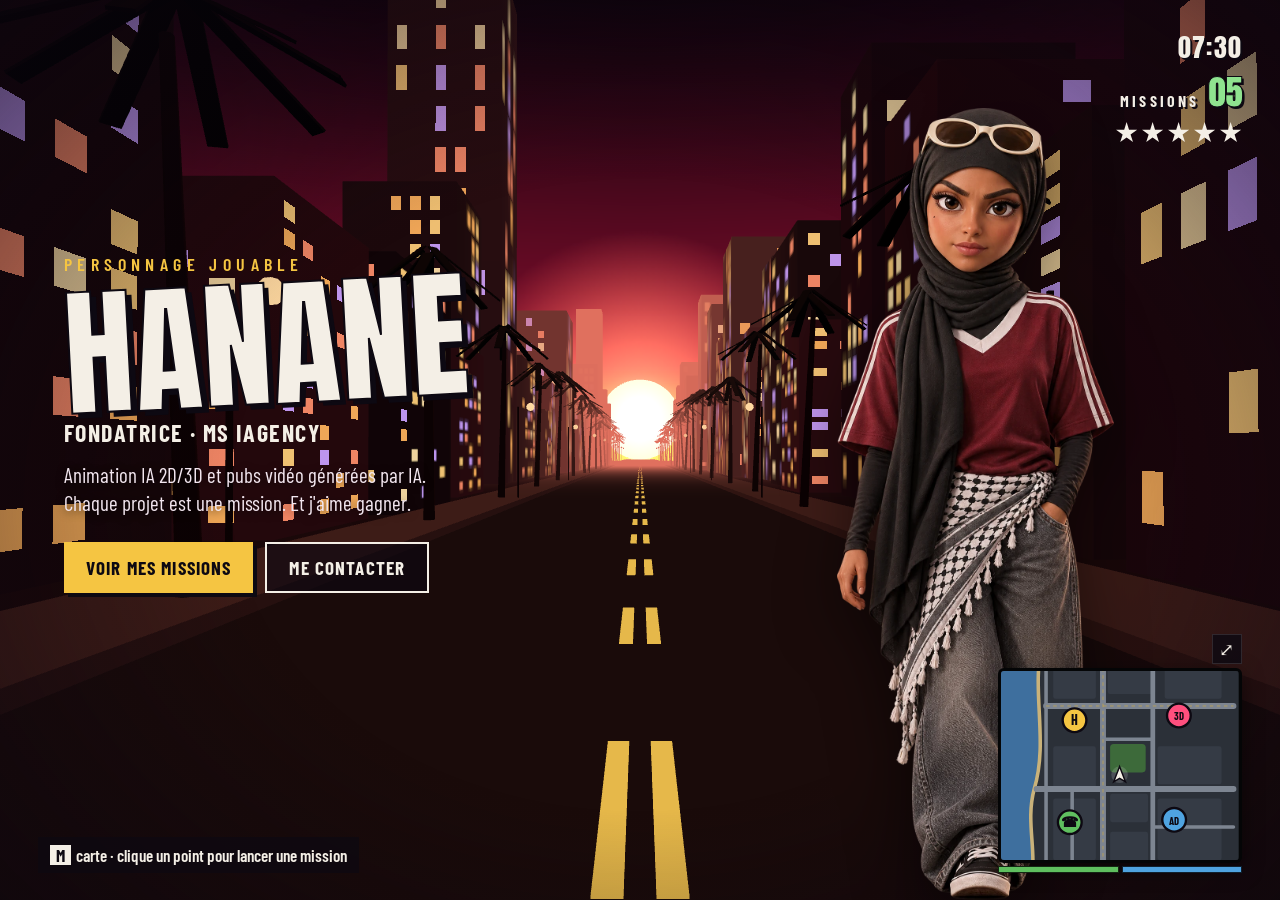
==== index.html @ ded03aab "Contact : le bouton Décrocher propose e-mail (Gmail ou appli mail) ou DM Instagram Co-Authored-By: C" ====
<!doctype html>
<html lang="fr">
<head>
<meta charset="utf-8">
<meta name="viewport" content="width=device-width, initial-scale=1, viewport-fit=cover">
<title>MS IAgency · Hanane</title>
<meta name="description" content="Hanane, fondatrice de MS IAgency : animation IA 2D/3D et publicités vidéo & UGC générées par IA pour les marques.">
<meta name="theme-color" content="#1a0f24">
<meta property="og:title" content="MS IAgency · Hanane">
<meta property="og:description" content="Animation IA et pubs vidéo générées par IA. Entre dans la ville et lance une mission.">
<link rel="preconnect" href="https://fonts.googleapis.com">
<link rel="preconnect" href="https://fonts.gstatic.com" crossorigin>
<link href="https://fonts.googleapis.com/css2?family=Anton&family=Barlow+Condensed:wght@400;500;600;700&display=swap" rel="stylesheet">
<link rel="stylesheet" href="css/style.css">
</head>
<body>

<!-- ÉCRAN DE CHARGEMENT -->
<div id="loader" aria-live="polite">
  <div class="loader-art">
    <img class="loader-char" src="assets/hanane-malicieuse.webp" alt="">
  </div>
  <div class="loader-ui">
    <div class="loader-brand">
      <span class="brand-ms">MS</span><span class="brand-ia">IAgency</span>
    </div>
    <p class="loader-tip"><b>Astuce :</b> clique sur un point de la mini-map, en bas à droite, pour lancer une mission.</p>
    <div class="loader-bar"><span id="loaderFill"></span></div>
    <button id="playBtn" class="play-btn" hidden>Appuie pour jouer</button>
  </div>
</div>

<!-- MONDE 3D -->
<canvas id="world" aria-hidden="true"></canvas>
<div class="vignette" aria-hidden="true"></div>

<!-- ACCUEIL -->
<main id="hero">
  <div class="hero-text">
    <p class="hero-kicker">Personnage jouable</p>
    <h1 class="hero-name">Hanane</h1>
    <p class="hero-role">Fondatrice · MS IAgency</p>
    <p class="hero-pitch">Animation IA 2D/3D et pubs vidéo générées par IA.<br>Chaque projet est une mission. Et j'aime gagner.</p>
    <div class="hero-cta">
      <button class="btn btn-gold" data-open="bigmap">Voir mes missions</button>
      <button class="btn btn-ghost" data-go="contact">Me contacter</button>
    </div>
  </div>
  <img class="hero-char" src="assets/hanane-determinee.webp" alt="Hanane en personnage 3D, l'air déterminé" fetchpriority="high">
</main>

<!-- HUD -->
<div class="hud-top" aria-hidden="true">
  <div class="hud-clock" id="clock">19:42</div>
  <div class="hud-cash"><span>Missions</span> <b>05</b></div>
  <div class="hud-stars" title="Niveau de demande">
    <i></i><i></i><i></i><i></i><i></i>
  </div>
</div>

<p class="hud-hint" id="hint"><kbd>M</kbd> carte · clique un point pour lancer une mission</p>

<!-- MINI-MAP -->
<nav class="minimap" aria-label="Navigation du site">
  <button class="minimap-expand" data-open="bigmap" aria-label="Agrandir la carte">⤢</button>
  <div class="minimap-frame">
    <svg id="miniSvg" viewBox="0 0 200 200" role="img" aria-label="Carte de la ville"></svg>
  </div>
  <div class="minimap-bars" aria-hidden="true"><span class="bar-hp"></span><span class="bar-ar"></span></div>
</nav>

<!-- BANNIÈRE DE MISSION -->
<div id="missionBanner" aria-hidden="true">
  <p class="mb-small" id="mbSmall">Mission 01</p>
  <p class="mb-title" id="mbTitle">Qui est Hanane ?</p>
</div>

<!-- GRANDE CARTE (menu pause) -->
<section id="bigmap" class="overlay" aria-label="Carte des missions" hidden>
  <header class="pause-bar">
    <span class="pause-brand">MS IAgency</span>
    <span class="pause-tab is-on">Carte</span>
    <button class="pause-close" data-close>Échap · Retour</button>
  </header>
  <div class="bigmap-body">
    <ul class="legend" id="legend"></ul>
    <div class="bigmap-frame"><svg id="bigSvg" viewBox="0 0 200 200" role="img" aria-label="Carte de la ville"></svg></div>
  </div>
</section>

<!-- SECTIONS -->
<section id="about" class="overlay panel" aria-labelledby="t-about" hidden>
  <header class="pause-bar">
    <span class="pause-brand">MS IAgency</span>
    <nav class="pause-tabs"></nav>
    <button class="pause-close" data-close>Échap · Retour</button>
  </header>
  <div class="panel-body about-body">
    <div class="about-card">
      <img src="assets/hanane-malicieuse.webp" alt="Hanane en personnage 3D, sourire malicieux" loading="lazy">
      <div class="about-id">
        <p class="label">Personnage</p>
        <p class="about-name">Hanane</p>
        <p class="label">Rôle</p>
        <p>Fondatrice de MS IAgency</p>
        <p class="label">Spécialités</p>
        <p>Animation IA 2D/3D · Ads &amp; UGC IA</p>
      </div>
      <div class="arsenal">
        <p class="label">Arsenal</p>
        <ul><li>Higgsfield</li><li>Kling</li><li>Seedance</li><li>GPT Image</li></ul>
      </div>
    </div>
    <div class="story">
      <h2 id="t-about" class="panel-title">Mission 01 · Qui est Hanane ?</h2>
      <article class="chapter">
        <p class="ch-num">Chapitre 1 · Le commerce</p>
        <p>Moi, c'est Hanane, fondatrice de MS IAgency. Tout a commencé quand je me suis lancée dans le commerce. En créant du contenu pour mes propres réseaux, j'ai découvert un vrai plaisir : imaginer, créer, raconter.</p>
      </article>
      <article class="chapter">
        <p class="ch-num">Chapitre 2 · Le déclic</p>
        <p>Puis l'IA est arrivée. La photo, la vidéo, tout ce pour quoi je n'étais pas douée est soudain devenu possible. J'ai pu laisser libre cours à mon imagination et donner vie à mes idées.</p>
      </article>
      <article class="chapter">
        <p class="ch-num">Chapitre 3 · L'entraînement</p>
        <p>Je me suis formée aux outils de génération d'images et de vidéos, d'abord pour moi. Aujourd'hui, je les mets à votre service.</p>
      </article>
      <div class="passed">
        <p class="passed-big">Mission accomplie</p>
        <p class="passed-sub">Pour moi, chaque projet est un challenge. Et une chose est sûre : <b>j'aime gagner.</b></p>
      </div>
      <button class="btn btn-gold" data-go="animation">Mission suivante : Animation IA →</button>
    </div>
  </div>
</section>

<section id="animation" class="overlay panel" aria-labelledby="t-anim" hidden>
  <header class="pause-bar">
    <span class="pause-brand">MS IAgency</span>
    <nav class="pause-tabs"></nav>
    <button class="pause-close" data-close>Échap · Retour</button>
  </header>
  <div class="panel-body">
    <h2 id="t-anim" class="panel-title">Mission 02 · Animation IA</h2>
    <p class="panel-lead">Des personnages qui parlent, des produits qui prennent vie. En 3D façon film d'animation ou en cartoon 2D.</p>
    <div class="grid" data-videos="animation"></div>
  </div>
</section>

<section id="ads" class="overlay panel" aria-labelledby="t-ads" hidden>
  <header class="pause-bar">
    <span class="pause-brand">MS IAgency</span>
    <nav class="pause-tabs"></nav>
    <button class="pause-close" data-close>Échap · Retour</button>
  </header>
  <div class="panel-body">
    <h2 id="t-ads" class="panel-title">Mission 03 · Ads &amp; UGC IA</h2>
    <p class="panel-lead">Pubs produit et vidéos UGC avec avatars IA, prêtes à poster sur TikTok, Reels et en sponsorisé.</p>
    <div class="grid" data-videos="ads"></div>
  </div>
</section>

<section id="contact" class="overlay panel" aria-labelledby="t-contact" hidden>
  <header class="pause-bar">
    <span class="pause-brand">MS IAgency</span>
    <nav class="pause-tabs"></nav>
    <button class="pause-close" data-close>Échap · Retour</button>
  </header>
  <div class="panel-body contact-body">
    <div class="contact-text">
      <h2 id="t-contact" class="panel-title">Mission 04 · Contact</h2>
      <p class="panel-lead">Une vidéo animée pour ta marque ? Une pub UGC sans tournage ? Appelle-moi, on monte le plan ensemble.</p>
    </div>
    <div class="phone" role="group" aria-label="Téléphone">
      <div class="phone-notch"></div>
      <div class="phone-screen">
        <p class="phone-time" id="phoneTime">19:42</p>
        <div class="caller">
          <img src="assets/hanane-avatar.webp" alt="" loading="lazy">
          <p class="caller-name">Hanane · MS IAgency</p>
          <p class="caller-sub">Appel entrant…</p>
        </div>
        <a class="app" href="mailto:mscreativesia@gmail.com"><span class="app-ic ic-mail">@</span><span><b>E-mail</b>mscreativesia@gmail.com</span></a>
        <a class="app" href="https://www.instagram.com/ms_iagency/" target="_blank" rel="noopener"><span class="app-ic ic-insta">IG</span><span><b>Instagram</b>@ms_iagency</span></a>
        <a class="app" href="https://www.tiktok.com/@msvisuels" target="_blank" rel="noopener"><span class="app-ic ic-tt">TT</span><span><b>TikTok</b>@msvisuels</span></a>
        <div class="call-choice" id="callChoice" hidden>
          <p class="call-choice-title">Comment tu veux me joindre ?</p>
          <a class="choice" href="https://mail.google.com/mail/?view=cm&amp;fs=1&amp;to=mscreativesia@gmail.com&amp;su=Nouvelle%20mission%20pour%20MS%20IAgency" target="_blank" rel="noopener">✉ Par e-mail (Gmail)</a>
          <a class="choice" href="mailto:mscreativesia@gmail.com?subject=Nouvelle%20mission%20pour%20MS%20IAgency">✉ Avec mon appli mail</a>
          <a class="choice choice-insta" href="https://ig.me/m/ms_iagency" target="_blank" rel="noopener">DM sur Instagram</a>
        </div>
        <button class="accept" id="acceptBtn" type="button" aria-expanded="false" aria-controls="callChoice">Décrocher · Lancer une mission</button>
      </div>
    </div>
  </div>
</section>

<!-- LECTEUR VIDÉO -->
<div id="player" class="overlay" hidden>
  <button class="pause-close player-close" data-close-player>Échap · Fermer</button>
  <div class="player-wrap">
    <video id="playerVideo" controls playsinline preload="metadata"></video>
    <p class="player-title" id="playerTitle"></p>
  </div>
</div>

<script type="module" src="js/main.js"></script>
</body>
</html>
---- css/style.css ----
:root{
  --ink:#0d0912;
  --night:#1a0f24;
  --plum:#3b1d4a;
  --sunset:#ff8a3d;
  --pink:#ff4f7e;
  --gold:#f5c542;
  --hp:#5fbf5f;
  --armor:#4fa3e0;
  --paper:#f4efe6;
  --muted:#b9adc4;
  --panel:rgba(12,8,18,.86);
  --line:rgba(255,255,255,.12);
  --title:"Anton",Impact,sans-serif;
  --ui:"Barlow Condensed","Arial Narrow",sans-serif;
  color-scheme:dark;
}
*{box-sizing:border-box;margin:0;padding:0}
html,body{height:100%;background:var(--night);color:var(--paper);font-family:var(--ui);overflow:hidden}
button{font:inherit;color:inherit;background:none;border:0;cursor:pointer}
a{color:inherit}
img{display:block}
[hidden]{display:none!important}
:focus-visible{outline:2px solid var(--gold);outline-offset:3px}

/* ---------- monde ---------- */
#world{position:fixed;inset:0;width:100%;height:100%;display:block;
  background:linear-gradient(180deg,#2a1640 0%,#7a2e63 38%,#ff6f6a 62%,#ffb347 78%,#3b1d4a 79%,#1a0f24 100%)}
.vignette{position:fixed;inset:0;pointer-events:none;
  background:radial-gradient(ellipse at 50% 55%,transparent 45%,rgba(10,5,15,.65) 100%)}

/* ---------- loader ---------- */
#loader{position:fixed;inset:0;z-index:50;display:grid;grid-template-columns:1fr 1fr;
  background:linear-gradient(160deg,#2a1640 0%,#a33a6b 45%,#ff8a3d 80%,#ffc46b 100%);transition:opacity .8s ease}
#loader.out{opacity:0;pointer-events:none}
.loader-art{position:relative;overflow:hidden}
.loader-art::after{content:"";position:absolute;inset:0;
  background:repeating-linear-gradient(0deg,rgba(0,0,0,.08) 0 2px,transparent 2px 4px)}
.loader-char{position:absolute;bottom:0;left:50%;transform:translateX(-50%);height:96%;width:auto;
  filter:drop-shadow(12px 0 0 rgba(20,8,30,.55)) drop-shadow(0 0 30px rgba(255,180,90,.35))}
.loader-ui{display:flex;flex-direction:column;justify-content:center;gap:28px;padding:6vw;
  background:linear-gradient(90deg,transparent,rgba(13,9,18,.55) 25%)}
.loader-brand{line-height:.85;transform:rotate(-4deg);text-shadow:4px 4px 0 var(--ink)}
.brand-ms{display:block;font-family:var(--title);font-size:clamp(90px,14vw,210px);color:var(--paper);
  -webkit-text-stroke:3px var(--ink)}
.brand-ia{display:block;font-family:var(--title);font-size:clamp(40px,5.5vw,84px);color:var(--gold);
  -webkit-text-stroke:2px var(--ink);letter-spacing:.02em}
.loader-tip{max-width:420px;font-size:20px;line-height:1.3;color:var(--paper);
  background:rgba(13,9,18,.7);padding:12px 16px;border-left:4px solid var(--gold)}
.loader-bar{width:min(420px,100%);height:8px;background:rgba(255,255,255,.2)}
.loader-bar span{display:block;height:100%;width:0;background:var(--paper);transition:width .3s ease}
.play-btn{align-self:flex-start;font-family:var(--title);font-size:26px;letter-spacing:.04em;text-transform:uppercase;
  padding:10px 22px;background:var(--paper);color:var(--ink);animation:blink 1.3s ease-in-out infinite}
@keyframes blink{50%{opacity:.55}}

/* ---------- accueil ---------- */
#hero{position:fixed;inset:0;z-index:5;pointer-events:none;display:flex;align-items:flex-end;justify-content:space-between;
  padding:0 clamp(16px,5vw,80px)}
.hero-text{pointer-events:auto;align-self:center;max-width:520px;padding-bottom:6vh}
.hero-kicker{font-size:18px;font-weight:600;letter-spacing:.3em;text-transform:uppercase;color:var(--gold)}
.hero-name{font-family:var(--title);font-weight:400;font-size:clamp(76px,11vw,170px);line-height:.9;text-transform:uppercase;
  color:var(--paper);-webkit-text-stroke:2px var(--ink);text-shadow:5px 5px 0 var(--ink);transform:rotate(-3deg);margin:6px 0 10px}
.hero-role{font-size:24px;font-weight:700;text-transform:uppercase;letter-spacing:.06em}
.hero-pitch{font-size:21px;line-height:1.35;color:#f2e6ef;margin:14px 0 24px;text-shadow:0 2px 8px rgba(0,0,0,.6)}
.hero-cta{display:flex;flex-wrap:wrap;gap:12px}
.btn{font-family:var(--ui);font-weight:700;font-size:19px;text-transform:uppercase;letter-spacing:.06em;
  padding:12px 22px;transition:transform .15s ease,background .15s ease}
.btn:hover{transform:translateY(-2px)}
.btn-gold{background:var(--gold);color:var(--ink);box-shadow:4px 4px 0 var(--ink)}
.btn-ghost{background:rgba(13,9,18,.65);border:2px solid var(--paper)}
.hero-char{height:min(88vh,980px);width:auto;max-width:55vw;object-fit:contain;object-position:bottom;
  margin-right:clamp(0px,8vw,180px);filter:drop-shadow(0 18px 30px rgba(0,0,0,.55));
  animation:walk 1.1s ease-in-out infinite;transform-origin:bottom center}
@keyframes walk{0%,100%{transform:translateY(0) scale(1)}50%{transform:translateY(-6px) scale(1.004)}}
body.in-menu #hero,body.travelling #hero{opacity:0;transition:opacity .3s}

/* ---------- HUD ---------- */
.hud-top{position:fixed;top:clamp(12px,3vh,28px);right:clamp(16px,3vw,40px);z-index:10;text-align:right;
  font-family:var(--title);text-shadow:2px 2px 0 var(--ink);pointer-events:none}
.hud-clock{font-size:26px;letter-spacing:.04em}
.hud-cash{font-size:34px;color:#8fe38f;-webkit-text-stroke:1px var(--ink)}
.hud-cash span{font-family:var(--ui);font-weight:700;font-size:16px;letter-spacing:.2em;text-transform:uppercase;color:var(--paper);-webkit-text-stroke:0}
.hud-stars{display:flex;gap:4px;justify-content:flex-end;margin-top:4px}
.hud-stars i{width:22px;height:22px;background:var(--paper);
  clip-path:polygon(50% 0,61% 35%,98% 35%,68% 57%,79% 91%,50% 70%,21% 91%,32% 57%,2% 35%,39% 35%);
  filter:drop-shadow(0 0 1px #000);animation:star 1.6s ease-in-out infinite}
.hud-stars i:nth-child(2){animation-delay:.1s}.hud-stars i:nth-child(3){animation-delay:.2s}
.hud-stars i:nth-child(4){animation-delay:.3s}.hud-stars i:nth-child(5){animation-delay:.4s}
@keyframes star{50%{background:var(--gold)}}
.hud-hint{position:fixed;left:clamp(16px,3vw,40px);bottom:clamp(14px,3vh,28px);z-index:10;font-size:17px;font-weight:600;
  background:rgba(13,9,18,.7);padding:8px 12px;max-width:calc(100vw - 260px)}
kbd{font-family:var(--ui);font-weight:700;background:var(--paper);color:var(--ink);padding:0 6px;margin-right:2px}

/* ---------- mini-map ---------- */
.minimap{position:fixed;right:clamp(16px,3vw,40px);bottom:clamp(14px,3vh,28px);z-index:20;width:clamp(170px,19vw,250px)}
.minimap-frame{aspect-ratio:1.25/1;overflow:hidden;border:3px solid rgba(0,0,0,.85);background:#1c2026;
  box-shadow:0 6px 20px rgba(0,0,0,.5);border-radius:6px}
.minimap-frame svg{width:100%;height:100%;display:block}
.minimap-bars{display:grid;grid-template-columns:1fr 1fr;gap:3px;margin-top:3px}
.minimap-bars span{height:7px;border:1px solid rgba(0,0,0,.8)}
.bar-hp{background:var(--hp)}.bar-ar{background:var(--armor)}
.minimap-expand{position:absolute;top:-34px;right:0;font-size:18px;width:30px;height:30px;background:rgba(13,9,18,.8);border:1px solid var(--line)}
.blip{cursor:pointer}
.blip circle.ring{transition:r .2s ease}
.blip:hover circle.ring,.blip:focus-visible circle.ring{r:13}
.blip text{font-family:var(--ui);font-weight:700;pointer-events:none}
.blip-pulse{animation:pulse 1.8s ease-out infinite;transform-box:fill-box;transform-origin:center}
@keyframes pulse{0%{opacity:.8;transform:scale(1)}100%{opacity:0;transform:scale(2.2)}}

/* ---------- bannière mission ---------- */
#missionBanner{position:fixed;left:0;right:0;top:38%;z-index:30;text-align:center;pointer-events:none;opacity:0}
#missionBanner.show{animation:banner 1.5s ease forwards}
@keyframes banner{0%{opacity:0;transform:scale(1.15)}15%{opacity:1;transform:scale(1)}80%{opacity:1}100%{opacity:0}}
.mb-small{font-family:var(--ui);font-weight:700;font-size:22px;letter-spacing:.35em;text-transform:uppercase;color:var(--paper);text-shadow:2px 2px 0 var(--ink)}
.mb-title{font-family:var(--title);font-size:clamp(44px,7vw,96px);color:var(--gold);text-transform:uppercase;
  -webkit-text-stroke:2px var(--ink);text-shadow:4px 4px 0 var(--ink)}

/* ---------- overlays (menu pause) ---------- */
.overlay{position:fixed;inset:0;z-index:40;background:var(--panel);backdrop-filter:blur(6px);-webkit-backdrop-filter:blur(6px);
  display:flex;flex-direction:column;animation:fadein .35s ease}
@keyframes fadein{from{opacity:0}to{opacity:1}}
.pause-bar{display:flex;align-items:center;gap:18px;padding:16px clamp(16px,4vw,48px);border-bottom:1px solid var(--line);flex-wrap:wrap}
.pause-brand{font-family:var(--title);font-size:26px;color:var(--gold);text-shadow:2px 2px 0 var(--ink)}
.pause-tabs{display:flex;gap:4px;flex-wrap:wrap;flex:1}
.pause-tab,.pause-tabs button{font-weight:700;font-size:17px;text-transform:uppercase;letter-spacing:.06em;padding:8px 14px;background:rgba(255,255,255,.06)}
.pause-tabs button.is-on,.pause-tab.is-on{background:var(--paper);color:var(--ink)}
.pause-tabs button:hover{background:rgba(255,255,255,.18)}
.pause-tabs button.is-on:hover{background:var(--paper)}
.pause-close{margin-left:auto;font-weight:700;font-size:16px;text-transform:uppercase;letter-spacing:.08em;padding:8px 12px;border:1px solid var(--line)}
.pause-close:hover{background:rgba(255,255,255,.1)}
.panel-body{flex:1;overflow-y:auto;padding:clamp(20px,4vw,48px) clamp(16px,4vw,48px) 140px}
.panel-title{font-family:var(--title);font-weight:400;font-size:clamp(34px,5vw,64px);text-transform:uppercase;line-height:1;
  color:var(--paper);text-shadow:3px 3px 0 var(--ink);margin-bottom:10px}
.panel-lead{font-size:21px;color:var(--muted);max-width:640px;margin-bottom:28px}

/* grande carte */
.bigmap-body{flex:1;display:grid;grid-template-columns:minmax(220px,320px) 1fr;gap:24px;padding:24px clamp(16px,4vw,48px);min-height:0}
.legend{list-style:none;display:flex;flex-direction:column;gap:6px;overflow:auto}
.legend button{width:100%;display:flex;align-items:center;gap:12px;text-align:left;padding:12px 14px;background:rgba(255,255,255,.06);
  font-size:20px;font-weight:600}
.legend button:hover,.legend button:focus-visible{background:var(--paper);color:var(--ink)}
.legend .dot{flex:none;width:28px;height:28px;border-radius:50%;display:grid;place-items:center;font-size:14px;font-weight:700;color:var(--ink)}
.legend small{display:block;font-size:14px;font-weight:500;opacity:.7;text-transform:uppercase;letter-spacing:.1em}
.bigmap-frame{min-height:0;display:grid;place-items:center;border:3px solid #000;background:#1c2026}
.bigmap-frame svg{width:100%;height:100%;max-height:calc(100vh - 140px)}

/* about */
.about-body{display:grid;grid-template-columns:minmax(240px,340px) 1fr;gap:clamp(20px,4vw,56px);align-items:start}
.about-card{position:sticky;top:0;background:rgba(255,255,255,.05);border:1px solid var(--line)}
.about-card img{width:100%;height:360px;object-fit:cover;object-position:50% 0;background:linear-gradient(180deg,#a33a6b,#ff8a3d)}
.about-id,.arsenal{padding:16px 18px;font-size:19px}
.label{font-size:13px;font-weight:700;letter-spacing:.2em;text-transform:uppercase;color:var(--gold);margin-top:8px}
.label:first-child{margin-top:0}
.about-name{font-family:var(--title);font-size:34px;text-transform:uppercase}
.arsenal{border-top:1px solid var(--line)}
.arsenal ul{list-style:none;display:grid;grid-template-columns:1fr 1fr;gap:6px;margin-top:8px}
.arsenal li{background:rgba(255,255,255,.08);padding:6px 8px;font-weight:600;text-align:center}
.story{max-width:680px}
.chapter{border-left:4px solid var(--gold);padding:4px 0 4px 18px;margin:22px 0}
.ch-num{font-weight:700;font-size:15px;letter-spacing:.2em;text-transform:uppercase;color:var(--gold);margin-bottom:6px}
.chapter p:last-child{font-size:22px;line-height:1.45}
.passed{text-align:center;margin:44px 0 32px;padding:24px 10px;background:linear-gradient(90deg,transparent,rgba(0,0,0,.55),transparent)}
.passed-big{font-family:var(--title);font-size:clamp(40px,6vw,72px);color:var(--gold);text-transform:uppercase;-webkit-text-stroke:1.5px var(--ink);text-shadow:3px 3px 0 var(--ink)}
.passed-sub{font-size:21px;margin-top:6px}

/* grille vidéos */
.grid{display:grid;grid-template-columns:repeat(auto-fill,minmax(230px,1fr));gap:20px;align-items:start}
.card{position:relative;text-align:left;background:#000;border:2px solid transparent;transition:border-color .2s,transform .2s}
.card:hover,.card:focus-visible{border-color:var(--gold);transform:translateY(-3px)}
.card.wide{grid-column:span 2}
.card-media{position:relative;aspect-ratio:9/16;overflow:hidden}
.card.wide .card-media{aspect-ratio:16/9}
.card-media img,.card-media video{position:absolute;inset:0;width:100%;height:100%;object-fit:cover}
.card-media video{opacity:0;transition:opacity .3s}
.card:hover .card-media video{opacity:1}
.card-play{position:absolute;left:50%;top:50%;transform:translate(-50%,-50%);width:64px;height:64px;border-radius:50%;
  background:rgba(13,9,18,.7);border:2px solid var(--paper);display:grid;place-items:center}
.card-play::after{content:"";margin-left:5px;border-left:18px solid var(--paper);border-top:11px solid transparent;border-bottom:11px solid transparent}
.card:hover .card-play{opacity:0}
.card-info{padding:12px 14px;background:linear-gradient(180deg,#191020,#0d0912)}
.card-tags{display:flex;gap:6px;flex-wrap:wrap;margin-bottom:6px}
.card-tags span{font-size:12px;font-weight:700;letter-spacing:.12em;text-transform:uppercase;padding:2px 6px;background:rgba(255,255,255,.1)}
.card-tags span:first-child{background:var(--gold);color:var(--ink)}
.card-title{font-family:var(--title);font-size:24px;text-transform:uppercase;line-height:1.05}
.card-client{font-size:16px;color:var(--muted);margin-top:2px}

/* contact */
.contact-body{display:grid;grid-template-columns:1fr auto;gap:40px;align-items:center;max-width:1100px}
.phone{width:min(340px,100%);aspect-ratio:9/18.5;background:#0b0b0e;border-radius:40px;padding:14px;border:3px solid #2b2b33;
  box-shadow:0 30px 60px rgba(0,0,0,.6);position:relative}
.phone-notch{position:absolute;top:14px;left:50%;transform:translateX(-50%);width:110px;height:24px;background:#0b0b0e;border-radius:0 0 14px 14px;z-index:2}
.phone-screen{height:100%;border-radius:28px;overflow:hidden;padding:42px 16px 18px;display:flex;flex-direction:column;gap:10px;
  background:linear-gradient(170deg,#3b1d4a,#a33a6b 55%,#ff8a3d)}
.phone-time{text-align:center;font-size:15px;font-weight:700;opacity:.85}
.caller{text-align:center;margin:6px 0 8px}
.caller img{width:86px;height:86px;border-radius:50%;object-fit:cover;object-position:center;margin:0 auto 8px;border:3px solid var(--paper);background:#2a1640}
.caller-name{font-family:var(--title);font-size:22px;text-transform:uppercase}
.caller-sub{font-size:15px;opacity:.85;animation:blink 1.3s infinite}
.app{display:flex;align-items:center;gap:12px;padding:10px 12px;background:rgba(13,9,18,.55);border-radius:14px;text-decoration:none;font-size:15px;transition:background .15s}
.app:hover{background:rgba(13,9,18,.85)}
.app b{display:block;font-size:17px}
.app span:last-child{min-width:0;overflow-wrap:anywhere}
.app-ic{flex:none;width:40px;height:40px;border-radius:11px;display:grid;place-items:center;font-weight:700;font-size:16px}
.ic-mail{background:#4fa3e0}.ic-insta{background:linear-gradient(135deg,#f5c542,#ff4f7e,#8b3dff)}.ic-tt{background:#111;border:1px solid #444}
.phone-screen.calling .app{display:none}
.call-choice{margin-top:auto;display:flex;flex-direction:column;gap:8px;animation:fadein .25s ease}
.call-choice-title{text-align:center;font-weight:700;font-size:15px}
.choice{display:block;text-align:center;text-decoration:none;font-weight:700;font-size:16px;padding:12px;border-radius:14px;background:var(--paper);color:var(--ink)}
.choice:hover{background:var(--gold)}
.choice-insta,.choice-insta:hover{background:linear-gradient(135deg,#f5c542,#ff4f7e,#8b3dff);color:#fff}
.choice-insta:hover{filter:brightness(1.1)}
.call-choice:not([hidden])+.accept{margin-top:0;background:#e5484d;color:#fff}
.accept{margin-top:auto;cursor:pointer;text-align:center;text-decoration:none;font-weight:700;font-size:17px;text-transform:uppercase;letter-spacing:.05em;
  padding:14px;border-radius:30px;background:var(--hp);color:var(--ink)}

/* lecteur */
#player{align-items:center;justify-content:center;z-index:60;background:rgba(5,3,8,.94)}
.player-close{position:absolute;top:16px;right:16px}
.player-wrap{display:flex;flex-direction:column;align-items:center;gap:12px;padding:60px 16px 24px;max-width:100%}
#playerVideo{max-height:calc(100vh - 140px);max-width:min(100%,1100px);background:#000}
.player-title{font-family:var(--title);font-size:26px;text-transform:uppercase}

/* ---------- responsive ---------- */
@media (max-width:900px){
  .about-body,.contact-body,.bigmap-body{grid-template-columns:1fr}
  .about-card{position:static;display:grid;grid-template-columns:140px 1fr}
  .about-card img{height:100%;min-height:200px;grid-row:span 2}
  .arsenal{grid-column:2}
  .contact-body{justify-items:center}
  .bigmap-frame{order:-1;max-height:52vh}
  .bigmap-frame svg{max-height:50vh}
  .card.wide{grid-column:span 1}
}
@media (max-width:640px){
  #loader{grid-template-columns:1fr;grid-template-rows:55% 45%}
  .loader-char{height:100%}
  .loader-ui{padding:20px 16px;gap:16px;background:rgba(13,9,18,.7)}
  .loader-tip{font-size:17px}
  #hero{flex-direction:column;justify-content:flex-start;align-items:stretch;padding:0 16px}
  .hero-text{align-self:stretch;padding:max(84px,10vh) 0 0;max-width:none;position:relative;z-index:2}
  .hero-name{font-size:clamp(64px,20vw,96px)}
  .hero-role{font-size:19px}
  .hero-pitch{font-size:17px;margin:8px 0 14px;max-width:62%}
  .btn{font-size:16px;padding:10px 14px}
  .hero-cta{flex-direction:column;align-items:flex-start;gap:8px}
  .hero-char{position:fixed;bottom:0;right:16vw;height:58vh;max-width:none;margin:0;z-index:1}
  .hud-top{top:10px;right:16px}
  .hud-clock{font-size:20px}.hud-cash{font-size:24px}.hud-stars i{width:16px;height:16px}
  .hud-hint{display:none}
  .minimap{width:150px;bottom:16px;right:16px}
  .pause-bar{padding:12px 16px;gap:10px}
  .pause-brand{display:none}
  .pause-tabs{order:3;flex-basis:100%;overflow-x:auto;flex-wrap:nowrap}
  .pause-tabs button{white-space:nowrap;font-size:15px;padding:7px 10px}
  .about-card{grid-template-columns:110px 1fr}
  .chapter p:last-child{font-size:19px}
  .grid{grid-template-columns:1fr 1fr;gap:12px}
  .card-title{font-size:19px}
  .card-play{width:48px;height:48px}
  .phone{width:min(320px,100%)}
}
@media (prefers-reduced-motion:reduce){
  *,*::before,*::after{animation-duration:.01ms!important;animation-iteration-count:1!important;transition:none!important}
}
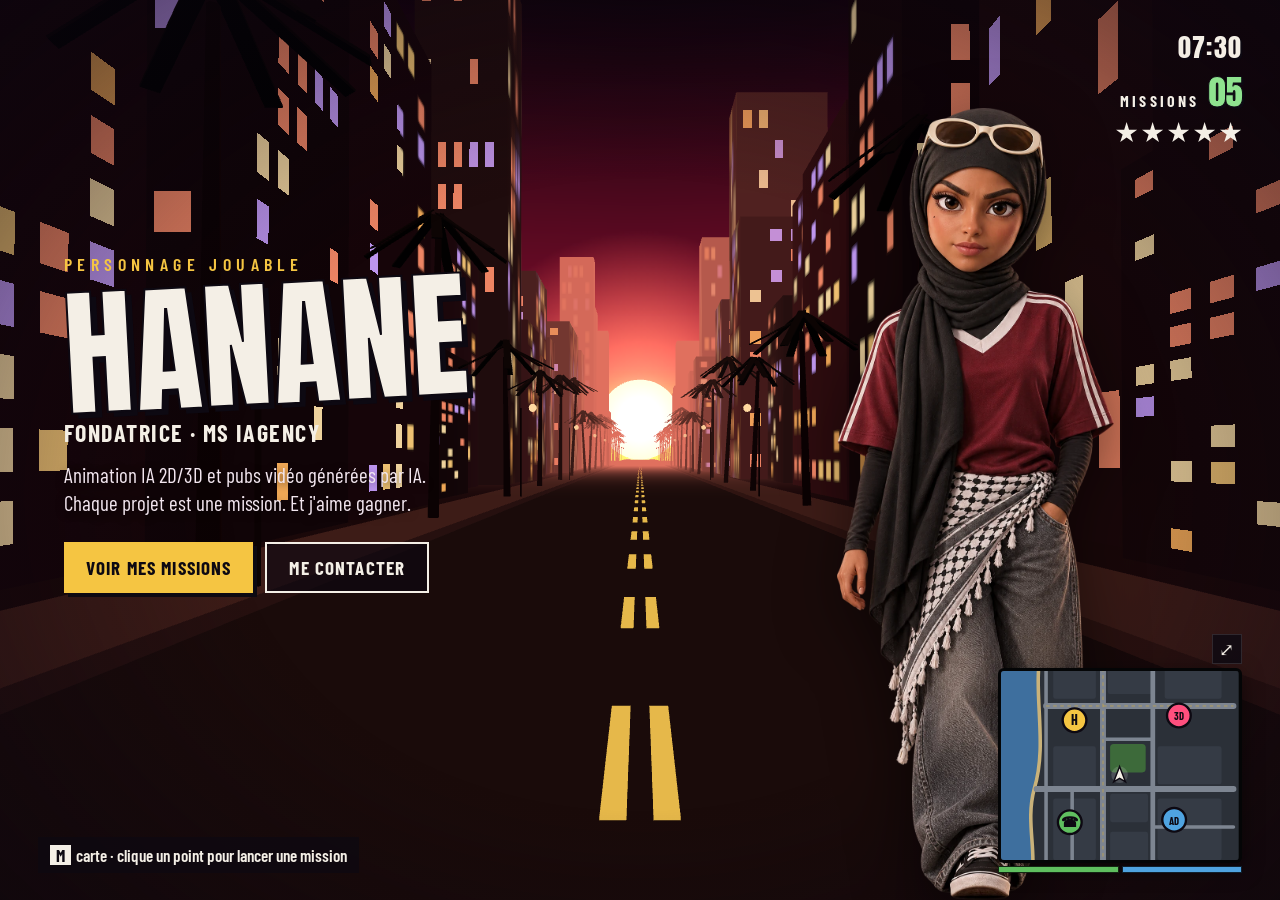
==== commit 61c52e43: "Contact : retire l'option appli mail Co-Authored-By: Claude Opus 5.5 <noreply@anthropic.com> Claude-" ====
--- a/index.html
+++ b/index.html
@@ -186,7 +186,6 @@
         <div class="call-choice" id="callChoice" hidden>
           <p class="call-choice-title">Comment tu veux me joindre ?</p>
           <a class="choice" href="https://mail.google.com/mail/?view=cm&amp;fs=1&amp;to=mscreativesia@gmail.com&amp;su=Nouvelle%20mission%20pour%20MS%20IAgency" target="_blank" rel="noopener">✉ Par e-mail (Gmail)</a>
-          <a class="choice" href="mailto:mscreativesia@gmail.com?subject=Nouvelle%20mission%20pour%20MS%20IAgency">✉ Avec mon appli mail</a>
           <a class="choice choice-insta" href="https://ig.me/m/ms_iagency" target="_blank" rel="noopener">DM sur Instagram</a>
         </div>
         <button class="accept" id="acceptBtn" type="button" aria-expanded="false" aria-controls="callChoice">Décrocher · Lancer une mission</button>
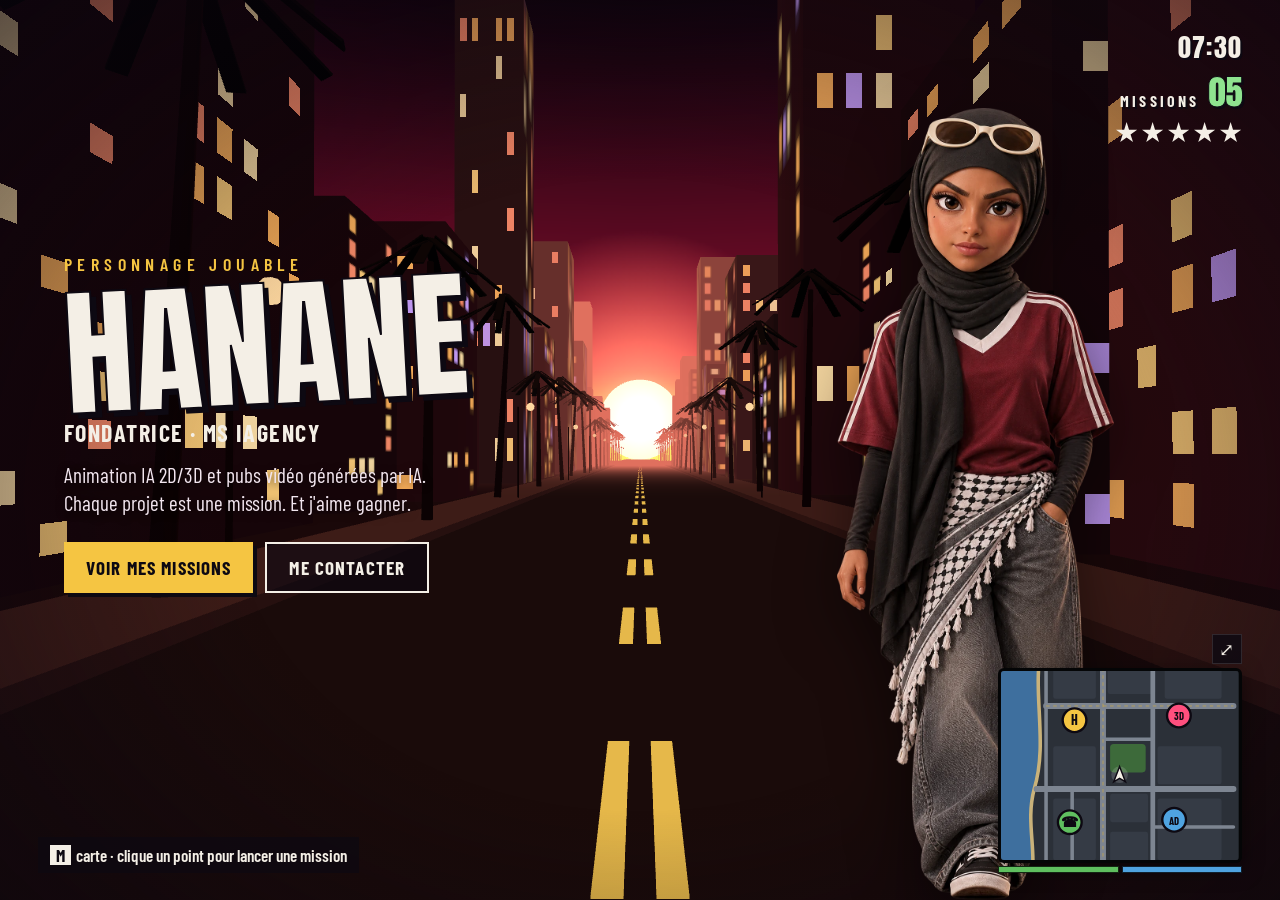
==== commit 0e7abd80: "Contact : libellé Par e-mail Co-Authored-By: Claude Opus 5.5 <noreply@anthropic.com> Claude-Session:" ====
--- a/index.html
+++ b/index.html
@@ -185,7 +185,7 @@
         <a class="app" href="https://www.tiktok.com/@msvisuels" target="_blank" rel="noopener"><span class="app-ic ic-tt">TT</span><span><b>TikTok</b>@msvisuels</span></a>
         <div class="call-choice" id="callChoice" hidden>
           <p class="call-choice-title">Comment tu veux me joindre ?</p>
-          <a class="choice" href="https://mail.google.com/mail/?view=cm&amp;fs=1&amp;to=mscreativesia@gmail.com&amp;su=Nouvelle%20mission%20pour%20MS%20IAgency" target="_blank" rel="noopener">✉ Par e-mail (Gmail)</a>
+          <a class="choice" href="https://mail.google.com/mail/?view=cm&amp;fs=1&amp;to=mscreativesia@gmail.com&amp;su=Nouvelle%20mission%20pour%20MS%20IAgency" target="_blank" rel="noopener">✉ Par e-mail</a>
           <a class="choice choice-insta" href="https://ig.me/m/ms_iagency" target="_blank" rel="noopener">DM sur Instagram</a>
         </div>
         <button class="accept" id="acceptBtn" type="button" aria-expanded="false" aria-controls="callChoice">Décrocher · Lancer une mission</button>
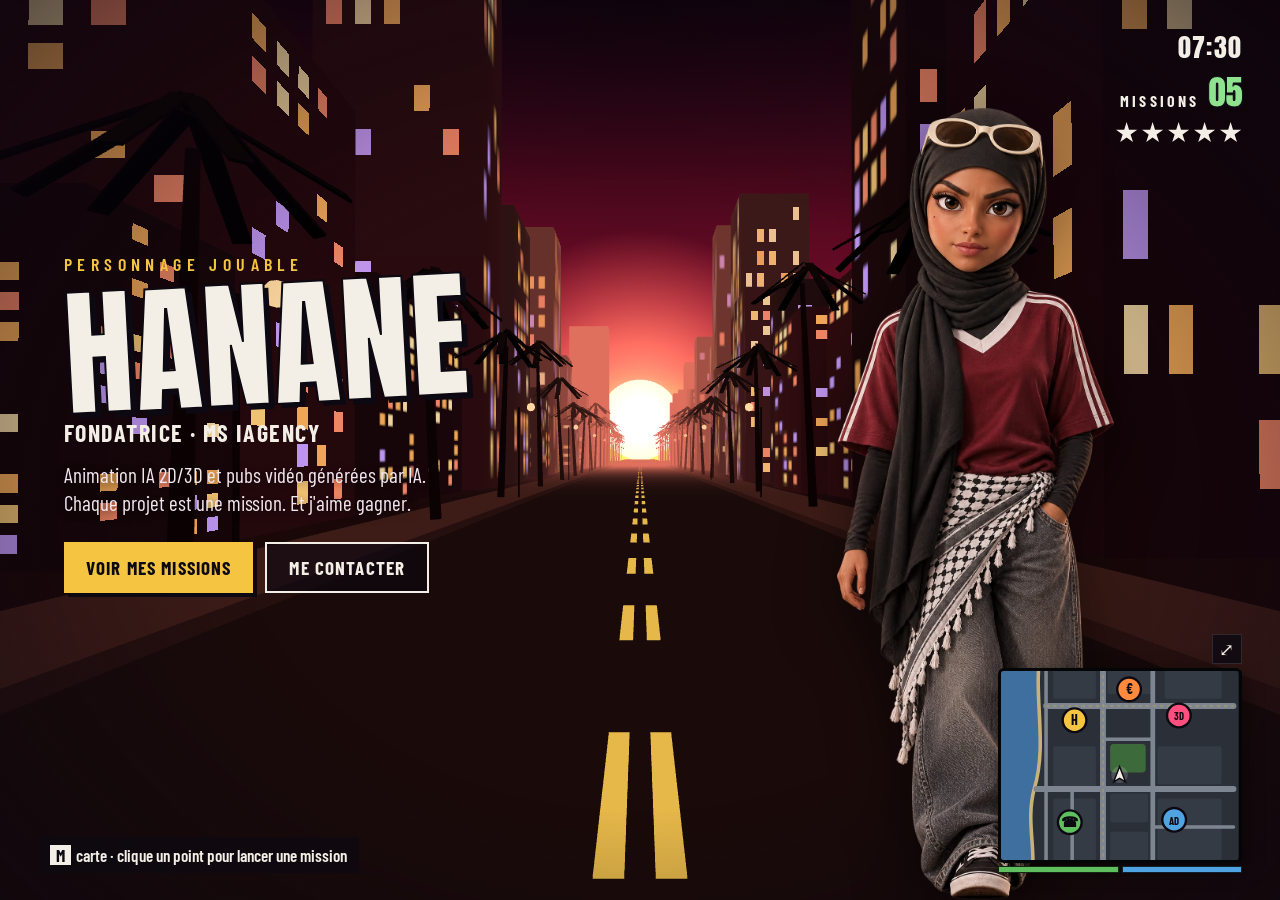
==== commit 4f55d874: "Ajout de la mission 04 Tarifs (vidéos et packs images), Contact passe en mission 05 Co-Authored-By: " ====
--- a/index.html
+++ b/index.html
@@ -160,6 +160,66 @@
   </div>
 </section>
 
+<section id="tarifs" class="overlay panel" aria-labelledby="t-tarifs" hidden>
+  <header class="pause-bar">
+    <span class="pause-brand">MS IAgency</span>
+    <nav class="pause-tabs"></nav>
+    <button class="pause-close" data-close>Échap · Retour</button>
+  </header>
+  <div class="panel-body tarifs-body">
+    <h2 id="t-tarifs" class="panel-title">Mission 04 · Tarifs</h2>
+    <p class="panel-lead">Des prix clairs, annoncés avant de lancer la mission.</p>
+
+    <h3 class="price-title">Vidéos</h3>
+    <p class="price-sub">Animation IA 2D/3D ou Ads &amp; UGC IA : même grille, le prix dépend de la durée.</p>
+    <div class="price-scroll">
+      <table class="price-table">
+        <thead><tr><th scope="col">Durée</th><th scope="col">À l'unité</th><th scope="col">Pack de 3</th></tr></thead>
+        <tbody>
+          <tr><th scope="row">Moins de 30 secondes</th><td>100&nbsp;€</td><td>300&nbsp;€</td></tr>
+          <tr><th scope="row">30 à 59 secondes</th><td>160&nbsp;€</td><td>480&nbsp;€</td></tr>
+          <tr><th scope="row">60 secondes et plus</th><td>220&nbsp;€</td><td>660&nbsp;€</td></tr>
+        </tbody>
+      </table>
+    </div>
+    <p class="price-note">Bonus pack de 3 : 3 hooks inclus.</p>
+
+    <h3 class="price-title">Packs images</h3>
+    <p class="price-sub">Packshots, images UGC et infographies, vendus en pack.</p>
+    <div class="price-scroll">
+      <table class="price-table">
+        <thead><tr><th scope="col">Type</th><th scope="col">Pack de 5</th><th scope="col">Pack de 10</th></tr></thead>
+        <tbody>
+          <tr><th scope="row">Photo produit (packshot IA)</th><td>90&nbsp;€</td><td>160&nbsp;€</td></tr>
+          <tr><th scope="row">Image UGC</th><td>110&nbsp;€</td><td>200&nbsp;€</td></tr>
+          <tr><th scope="row">Infographie</th><td>140&nbsp;€</td><td>260&nbsp;€</td></tr>
+        </tbody>
+      </table>
+    </div>
+
+    <div class="clauses">
+      <div class="clause clause-in">
+        <p class="label">Compris dans la mission</p>
+        <ul>
+          <li>On valide ensemble le script ou le prompt avant de lancer la production</li>
+          <li>Le nombre de vidéos ou d'images prévu dans ta formule</li>
+          <li>Une retouche par vidéo si le souci vient de l'exécution</li>
+          <li>Une série de retouches mineures par pack d'images (couleur, cadrage, texte)</li>
+        </ul>
+      </div>
+      <div class="clause clause-out">
+        <p class="label">Hors mission</p>
+        <ul>
+          <li>Une nouvelle vidéo si le souci vient d'un script déjà validé : facturée au tarif de sa durée</li>
+          <li>Un visuel en plus ou un nouveau concept : facturé en supplément</li>
+          <li>Les images à l'unité : elles se commandent en pack</li>
+        </ul>
+      </div>
+    </div>
+    <button class="btn btn-gold" data-go="contact">Mission suivante : Contact →</button>
+  </div>
+</section>
+
 <section id="contact" class="overlay panel" aria-labelledby="t-contact" hidden>
   <header class="pause-bar">
     <span class="pause-brand">MS IAgency</span>
@@ -168,7 +228,7 @@
   </header>
   <div class="panel-body contact-body">
     <div class="contact-text">
-      <h2 id="t-contact" class="panel-title">Mission 04 · Contact</h2>
+      <h2 id="t-contact" class="panel-title">Mission 05 · Contact</h2>
       <p class="panel-lead">Une vidéo animée pour ta marque ? Une pub UGC sans tournage ? Appelle-moi, on monte le plan ensemble.</p>
     </div>
     <div class="phone" role="group" aria-label="Téléphone">
--- a/css/style.css
+++ b/css/style.css
@@ -183,6 +183,31 @@
 .card-tags span:first-child{background:var(--gold);color:var(--ink)}
 .card-title{font-family:var(--title);font-size:24px;text-transform:uppercase;line-height:1.05}
 .card-client{font-size:16px;color:var(--muted);margin-top:2px}
+
+/* tarifs */
+.tarifs-body>*{max-width:860px}
+.price-title{font-family:var(--title);font-weight:400;font-size:clamp(26px,3.4vw,38px);text-transform:uppercase;color:var(--gold);
+  text-shadow:2px 2px 0 var(--ink);margin-top:34px}
+.panel-lead+.price-title{margin-top:0}
+.price-sub{font-size:19px;color:var(--muted);margin:4px 0 14px}
+.price-scroll{overflow-x:auto;border:1px solid var(--line);background:rgba(255,255,255,.04)}
+.price-table{width:100%;min-width:420px;border-collapse:collapse;font-size:20px}
+.price-table thead th{font-size:14px;font-weight:700;letter-spacing:.18em;text-transform:uppercase;color:var(--gold);
+  text-align:right;padding:12px 16px;border-bottom:1px solid var(--line)}
+.price-table thead th:first-child,.price-table tbody th{text-align:left}
+.price-table tbody th{font-weight:600;padding:14px 16px}
+.price-table td{text-align:right;padding:14px 16px;font-family:var(--title);font-size:26px;white-space:nowrap}
+.price-table tbody tr+tr>*{border-top:1px solid var(--line)}
+.price-note{font-size:18px;font-weight:600;margin-top:10px;padding:8px 12px;border-left:4px solid var(--gold);background:rgba(13,9,18,.55)}
+.clauses{display:grid;grid-template-columns:1fr 1fr;gap:16px;margin:36px 0 30px}
+.clause{padding:16px 18px;background:rgba(255,255,255,.05);border:1px solid var(--line);border-left:4px solid var(--muted)}
+.clause-in{border-left-color:var(--gold)}
+.clause-out .label{color:var(--muted)}
+.clause ul{list-style:none;display:grid;gap:8px;margin-top:10px;font-size:18px;line-height:1.35}
+.clause li{position:relative;padding-left:18px}
+.clause li::before{position:absolute;left:0;font-weight:700}
+.clause-in li::before{content:"+";color:var(--gold)}
+.clause-out li::before{content:"–";color:var(--muted)}
 
 /* contact */
 .contact-body{display:grid;grid-template-columns:1fr auto;gap:40px;align-items:center;max-width:1100px}
@@ -222,7 +247,7 @@
 
 /* ---------- responsive ---------- */
 @media (max-width:900px){
-  .about-body,.contact-body,.bigmap-body{grid-template-columns:1fr}
+  .about-body,.contact-body,.bigmap-body,.clauses{grid-template-columns:1fr}
   .about-card{position:static;display:grid;grid-template-columns:140px 1fr}
   .about-card img{height:100%;min-height:200px;grid-row:span 2}
   .arsenal{grid-column:2}
@@ -258,6 +283,11 @@
   .card-title{font-size:19px}
   .card-play{width:48px;height:48px}
   .phone{width:min(320px,100%)}
+  .price-table{min-width:0;font-size:17px}
+  .price-table thead th{font-size:12px;letter-spacing:.08em;padding:10px 8px}
+  .price-table tbody th,.price-table td{padding:12px 8px}
+  .price-table td{font-size:21px}
+  .price-sub,.clause ul{font-size:17px}
 }
 @media (prefers-reduced-motion:reduce){
   *,*::before,*::after{animation-duration:.01ms!important;animation-iteration-count:1!important;transition:none!important}
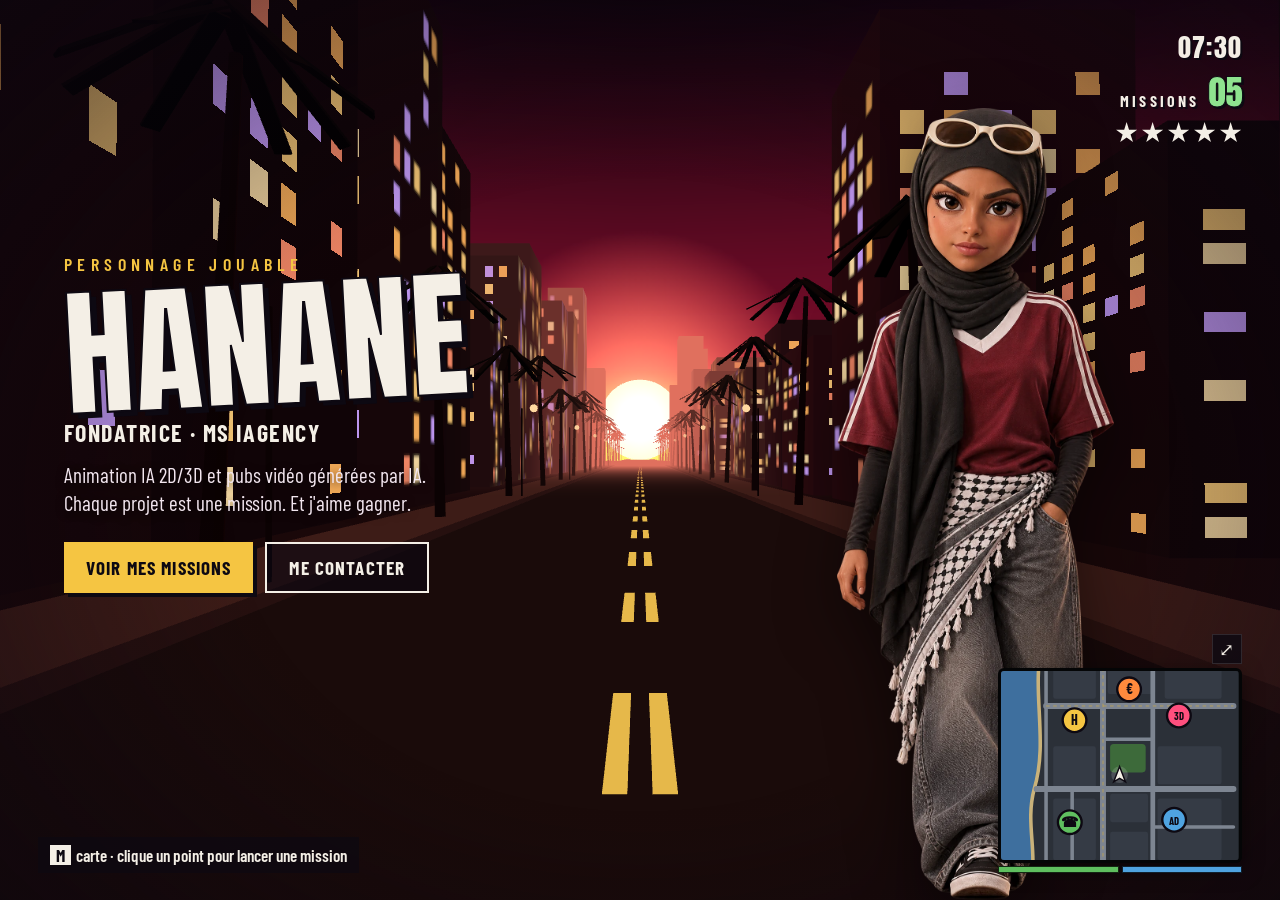
==== commit 15c753c1: "Tarifs : packs de 3 vidéos dégressifs (250 / 400 / 550 €) Co-Authored-By: Claude Opus 5.5 <noreply@a" ====
--- a/index.html
+++ b/index.html
@@ -176,13 +176,13 @@
       <table class="price-table">
         <thead><tr><th scope="col">Durée</th><th scope="col">À l'unité</th><th scope="col">Pack de 3</th></tr></thead>
         <tbody>
-          <tr><th scope="row">Moins de 30 secondes</th><td>100&nbsp;€</td><td>300&nbsp;€</td></tr>
-          <tr><th scope="row">30 à 59 secondes</th><td>160&nbsp;€</td><td>480&nbsp;€</td></tr>
-          <tr><th scope="row">60 secondes et plus</th><td>220&nbsp;€</td><td>660&nbsp;€</td></tr>
+          <tr><th scope="row">Moins de 30 secondes</th><td>100&nbsp;€</td><td><s class="was">300&nbsp;€</s> 250&nbsp;€<small class="per">soit 83&nbsp;€ la vidéo</small></td></tr>
+          <tr><th scope="row">30 à 59 secondes</th><td>160&nbsp;€</td><td><s class="was">480&nbsp;€</s> 400&nbsp;€<small class="per">soit 133&nbsp;€ la vidéo</small></td></tr>
+          <tr><th scope="row">60 secondes et plus</th><td>220&nbsp;€</td><td><s class="was">660&nbsp;€</s> 550&nbsp;€<small class="per">soit 183&nbsp;€ la vidéo</small></td></tr>
         </tbody>
       </table>
     </div>
-    <p class="price-note">Bonus pack de 3 : 3 hooks inclus.</p>
+    <p class="price-note">Pack de 3 : environ -17 %, et 3 hooks inclus.</p>
 
     <h3 class="price-title">Packs images</h3>
     <p class="price-sub">Packshots, images UGC et infographies, vendus en pack.</p>
--- a/css/style.css
+++ b/css/style.css
@@ -198,6 +198,8 @@
 .price-table tbody th{font-weight:600;padding:14px 16px}
 .price-table td{text-align:right;padding:14px 16px;font-family:var(--title);font-size:26px;white-space:nowrap}
 .price-table tbody tr+tr>*{border-top:1px solid var(--line)}
+.price-table .was{font-family:var(--ui);font-size:17px;font-weight:600;color:var(--muted);margin-right:6px}
+.price-table .per{display:block;font-family:var(--ui);font-size:14px;font-weight:600;color:var(--gold);letter-spacing:.04em}
 .price-note{font-size:18px;font-weight:600;margin-top:10px;padding:8px 12px;border-left:4px solid var(--gold);background:rgba(13,9,18,.55)}
 .clauses{display:grid;grid-template-columns:1fr 1fr;gap:16px;margin:36px 0 30px}
 .clause{padding:16px 18px;background:rgba(255,255,255,.05);border:1px solid var(--line);border-left:4px solid var(--muted)}
@@ -287,6 +289,8 @@
   .price-table thead th{font-size:12px;letter-spacing:.08em;padding:10px 8px}
   .price-table tbody th,.price-table td{padding:12px 8px}
   .price-table td{font-size:21px}
+  .price-table .was{display:block;margin:0;font-size:14px}
+  .price-table .per{font-size:12px}
   .price-sub,.clause ul{font-size:17px}
 }
 @media (prefers-reduced-motion:reduce){
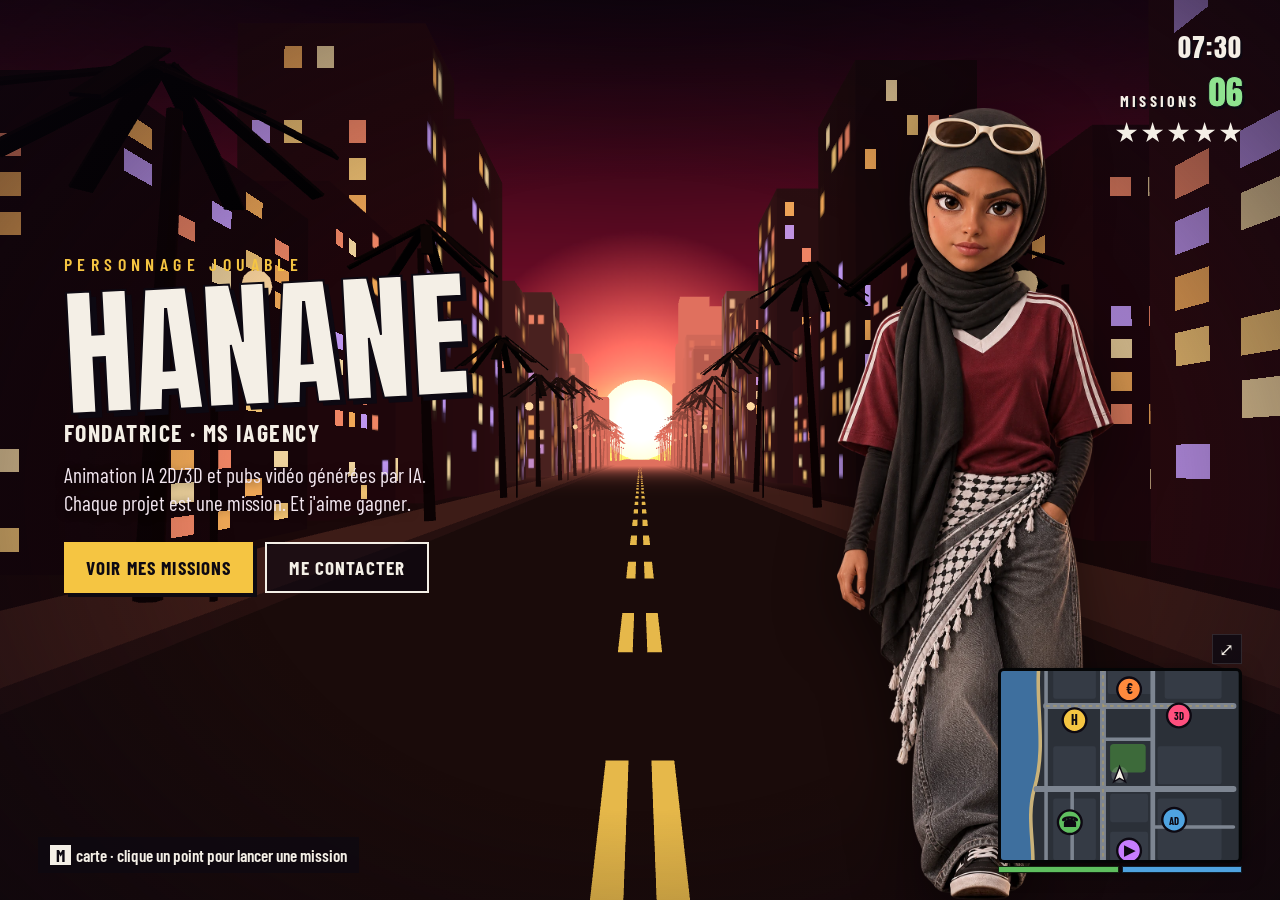
==== commit fc6a88a9: "Nouvelle mission 05 : Je te raconte (résultats TikTok & Instagram) Co-Authored-By: Claude Opus 5.5 <" ====
--- a/index.html
+++ b/index.html
@@ -52,7 +52,7 @@
 <!-- HUD -->
 <div class="hud-top" aria-hidden="true">
   <div class="hud-clock" id="clock">19:42</div>
-  <div class="hud-cash"><span>Missions</span> <b>05</b></div>
+  <div class="hud-cash"><span>Missions</span> <b>06</b></div>
   <div class="hud-stars" title="Niveau de demande">
     <i></i><i></i><i></i><i></i><i></i>
   </div>
@@ -216,6 +216,54 @@
         </ul>
       </div>
     </div>
+    <button class="btn btn-gold" data-go="raconte">Mission suivante : Je te raconte →</button>
+  </div>
+</section>
+
+<section id="raconte" class="overlay panel" aria-labelledby="t-raconte" hidden>
+  <header class="pause-bar">
+    <span class="pause-brand">MS IAgency</span>
+    <nav class="pause-tabs"></nav>
+    <button class="pause-close" data-close>Échap · Retour</button>
+  </header>
+  <div class="panel-body raconte-body">
+    <h2 id="t-raconte" class="panel-title">Mission 05 · Je te raconte</h2>
+    <p class="panel-lead">Mon propre compte d'histoires animées, écrit et produit de A à Z avec l'IA. Des histoires à morale, un plot twist à chaque fois. Le terrain où je teste ce qui fait rester les gens devant une vidéo.</p>
+
+    <!-- RECORD : à mettre à jour ici -->
+    <div class="record">
+      <p class="label">Record · 1re vidéo</p>
+      <p class="record-num">800 000<small>vues</small></p>
+      <p class="record-sub">Sur TikTok, dès la première vidéo du compte.</p>
+    </div>
+
+    <!-- STATS : à mettre à jour ici -->
+    <div class="stats">
+      <a class="stat-card" href="https://www.tiktok.com/@jeteraconte.story" target="_blank" rel="noopener">
+        <header><span class="app-ic ic-tt">TT</span><span><b>TikTok</b>@jeteraconte.story</span></header>
+        <dl>
+          <div><dt>Abonnés</dt><dd>38,7 K</dd></div>
+          <div><dt>J'aime</dt><dd>360,5 K</dd></div>
+          <div><dt>Vues · 28 jours</dt><dd>5,4 M</dd></div>
+        </dl>
+        <p class="stat-badge">Compte monétisé</p>
+      </a>
+      <a class="stat-card" href="https://www.instagram.com/jeteraconte.story/" target="_blank" rel="noopener">
+        <header><span class="app-ic ic-insta">IG</span><span><b>Instagram</b>@jeteraconte.story</span></header>
+        <dl>
+          <div><dt>Abonnés</dt><dd>9,8 K</dd></div>
+          <div><dt>Vues · 30 jours</dt><dd>2,3 M</dd></div>
+          <div><dt>Interactions · 30 jours</dt><dd>171,4 K</dd></div>
+        </dl>
+      </a>
+    </div>
+
+    <p class="price-note">Chiffres au 21 novembre 2026.</p>
+
+    <div class="passed">
+      <p class="passed-big">Respect +</p>
+      <p class="passed-sub">Ce que je teste sur mon compte, je l'applique à <b>ta marque.</b></p>
+    </div>
     <button class="btn btn-gold" data-go="contact">Mission suivante : Contact →</button>
   </div>
 </section>
@@ -228,7 +276,7 @@
   </header>
   <div class="panel-body contact-body">
     <div class="contact-text">
-      <h2 id="t-contact" class="panel-title">Mission 05 · Contact</h2>
+      <h2 id="t-contact" class="panel-title">Mission 06 · Contact</h2>
       <p class="panel-lead">Une vidéo animée pour ta marque ? Une pub UGC sans tournage ? Appelle-moi, on monte le plan ensemble.</p>
     </div>
     <div class="phone" role="group" aria-label="Téléphone">
--- a/css/style.css
+++ b/css/style.css
@@ -210,6 +210,27 @@
 .clause li::before{position:absolute;left:0;font-weight:700}
 .clause-in li::before{content:"+";color:var(--gold)}
 .clause-out li::before{content:"–";color:var(--muted)}
+
+/* je te raconte */
+.raconte-body>*{max-width:860px}
+.record{text-align:center;padding:22px 16px;margin-bottom:22px;border:1px solid var(--line);
+  background:linear-gradient(90deg,rgba(199,125,255,.12),rgba(255,79,126,.18),rgba(199,125,255,.12))}
+.record .label{margin-top:0}
+.record-num{font-family:var(--title);font-size:clamp(56px,10vw,120px);line-height:1;color:var(--paper);
+  -webkit-text-stroke:2px var(--ink);text-shadow:4px 4px 0 var(--ink)}
+.record-num small{font-family:var(--ui);font-weight:700;font-size:.24em;letter-spacing:.2em;text-transform:uppercase;color:var(--gold);margin-left:10px;-webkit-text-stroke:0}
+.record-sub{font-size:19px;color:var(--muted);margin-top:4px}
+.stats{display:grid;grid-template-columns:1fr 1fr;gap:16px}
+.stat-card{display:block;text-decoration:none;transition:border-color .2s,transform .2s;background:rgba(255,255,255,.05);border:1px solid var(--line);padding:16px 18px}
+.stat-card:hover,.stat-card:focus-visible{border-color:var(--gold);transform:translateY(-3px)}
+.stat-card header{display:flex;align-items:center;gap:12px;font-size:16px;color:var(--muted);margin-bottom:12px}
+.stat-card header b{display:block;font-size:20px;color:var(--paper);text-transform:uppercase;letter-spacing:.06em}
+.stat-card dl>div{display:flex;justify-content:space-between;align-items:baseline;padding:10px 0;border-top:1px solid var(--line)}
+.stat-card dt{font-size:14px;font-weight:700;letter-spacing:.18em;text-transform:uppercase;color:var(--gold)}
+.stat-card dd{font-family:var(--title);font-size:32px}
+.stat-sub{font-size:15px;color:var(--muted);padding-top:10px;border-top:1px solid var(--line)}
+.stat-badge{display:inline-block;margin-top:10px;font-size:13px;font-weight:700;letter-spacing:.14em;text-transform:uppercase;padding:4px 10px;background:var(--hp);color:var(--ink)}
+@media (max-width:640px){.stats{grid-template-columns:1fr}.stat-card dd{font-size:26px}}
 
 /* contact */
 .contact-body{display:grid;grid-template-columns:1fr auto;gap:40px;align-items:center;max-width:1100px}
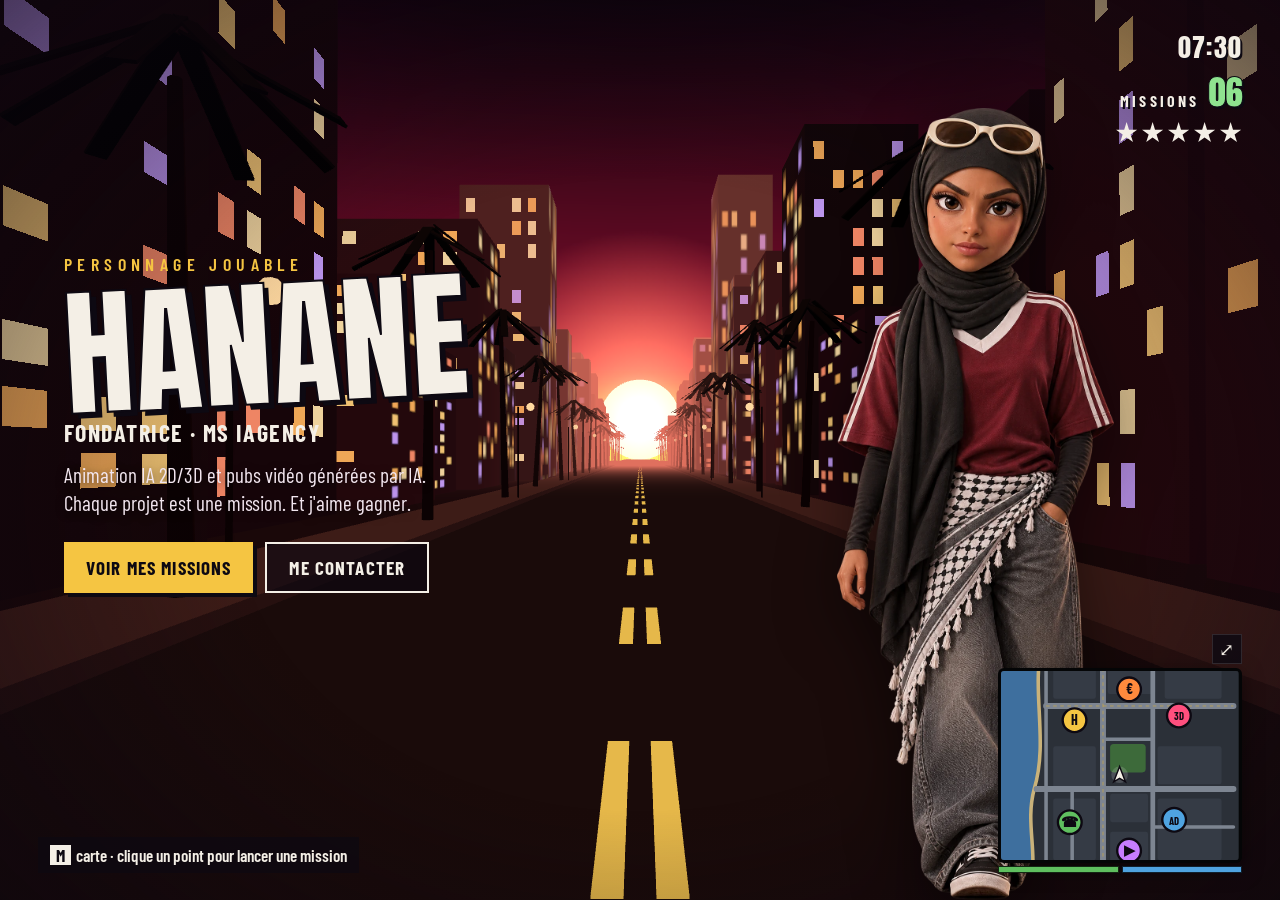
==== commit 77adf646: "Tarifs : retrait de la mention 3 hooks inclus Co-Authored-By: Claude Opus 5.5 <noreply@anthropic.com" ====
--- a/index.html
+++ b/index.html
@@ -182,7 +182,7 @@
         </tbody>
       </table>
     </div>
-    <p class="price-note">Pack de 3 : environ -17 %, et 3 hooks inclus.</p>
+    <p class="price-note">Pack de 3 : environ -17 %.</p>
 
     <h3 class="price-title">Packs images</h3>
     <p class="price-sub">Packshots, images UGC et infographies, vendus en pack.</p>
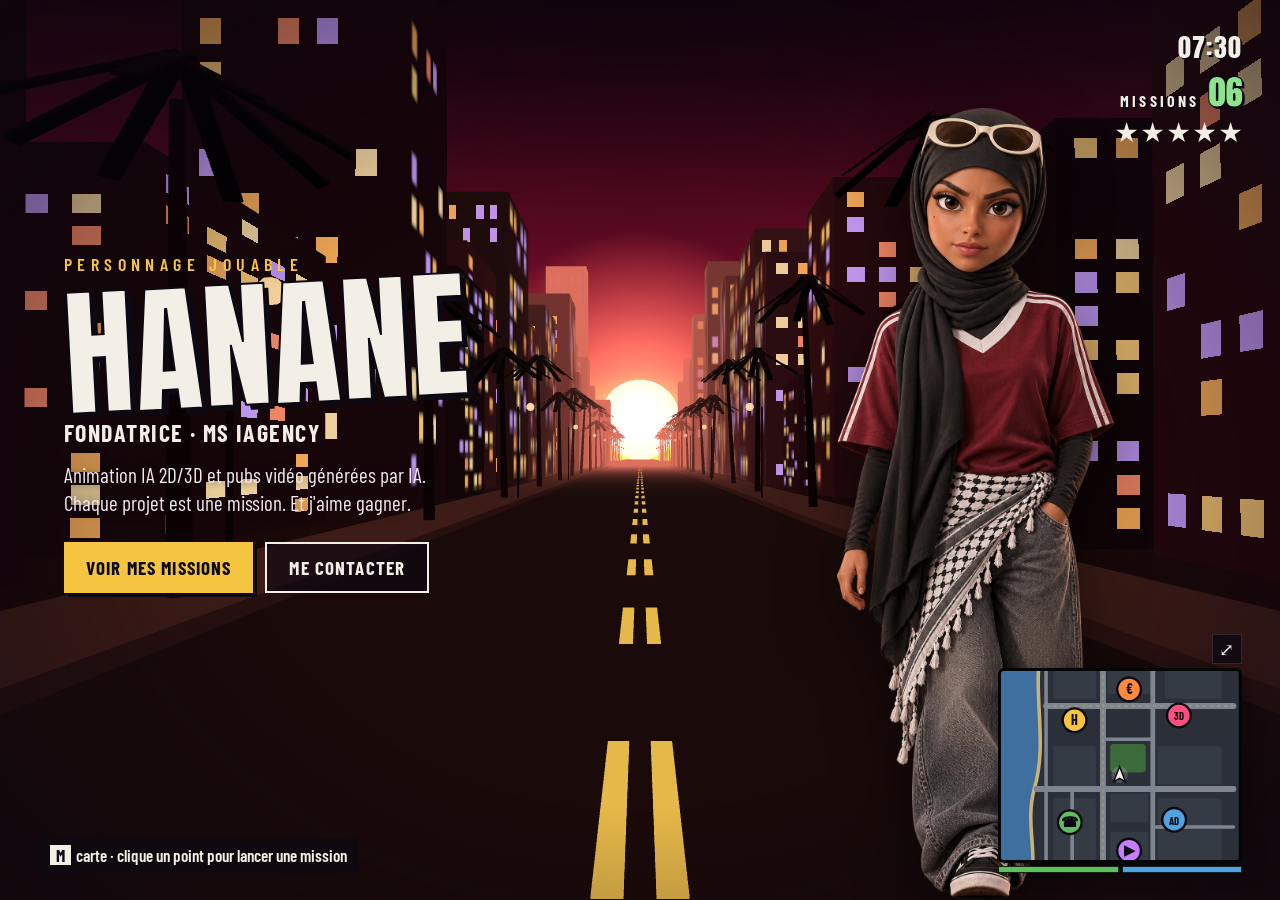
==== commit f54c25ef: "Forcer le rechargement du CSS et du JS (cache navigateur) Co-Authored-By: Claude Opus 5.5 <noreply@a" ====
--- a/index.html
+++ b/index.html
@@ -11,7 +11,7 @@
 <link rel="preconnect" href="https://fonts.googleapis.com">
 <link rel="preconnect" href="https://fonts.gstatic.com" crossorigin>
 <link href="https://fonts.googleapis.com/css2?family=Anton&family=Barlow+Condensed:wght@400;500;600;700&display=swap" rel="stylesheet">
-<link rel="stylesheet" href="css/style.css">
+<link rel="stylesheet" href="css/style.css?v=20261121">
 </head>
 <body>
 
@@ -311,6 +311,6 @@
   </div>
 </div>
 
-<script type="module" src="js/main.js"></script>
+<script type="module" src="js/main.js?v=20261121"></script>
 </body>
 </html>
